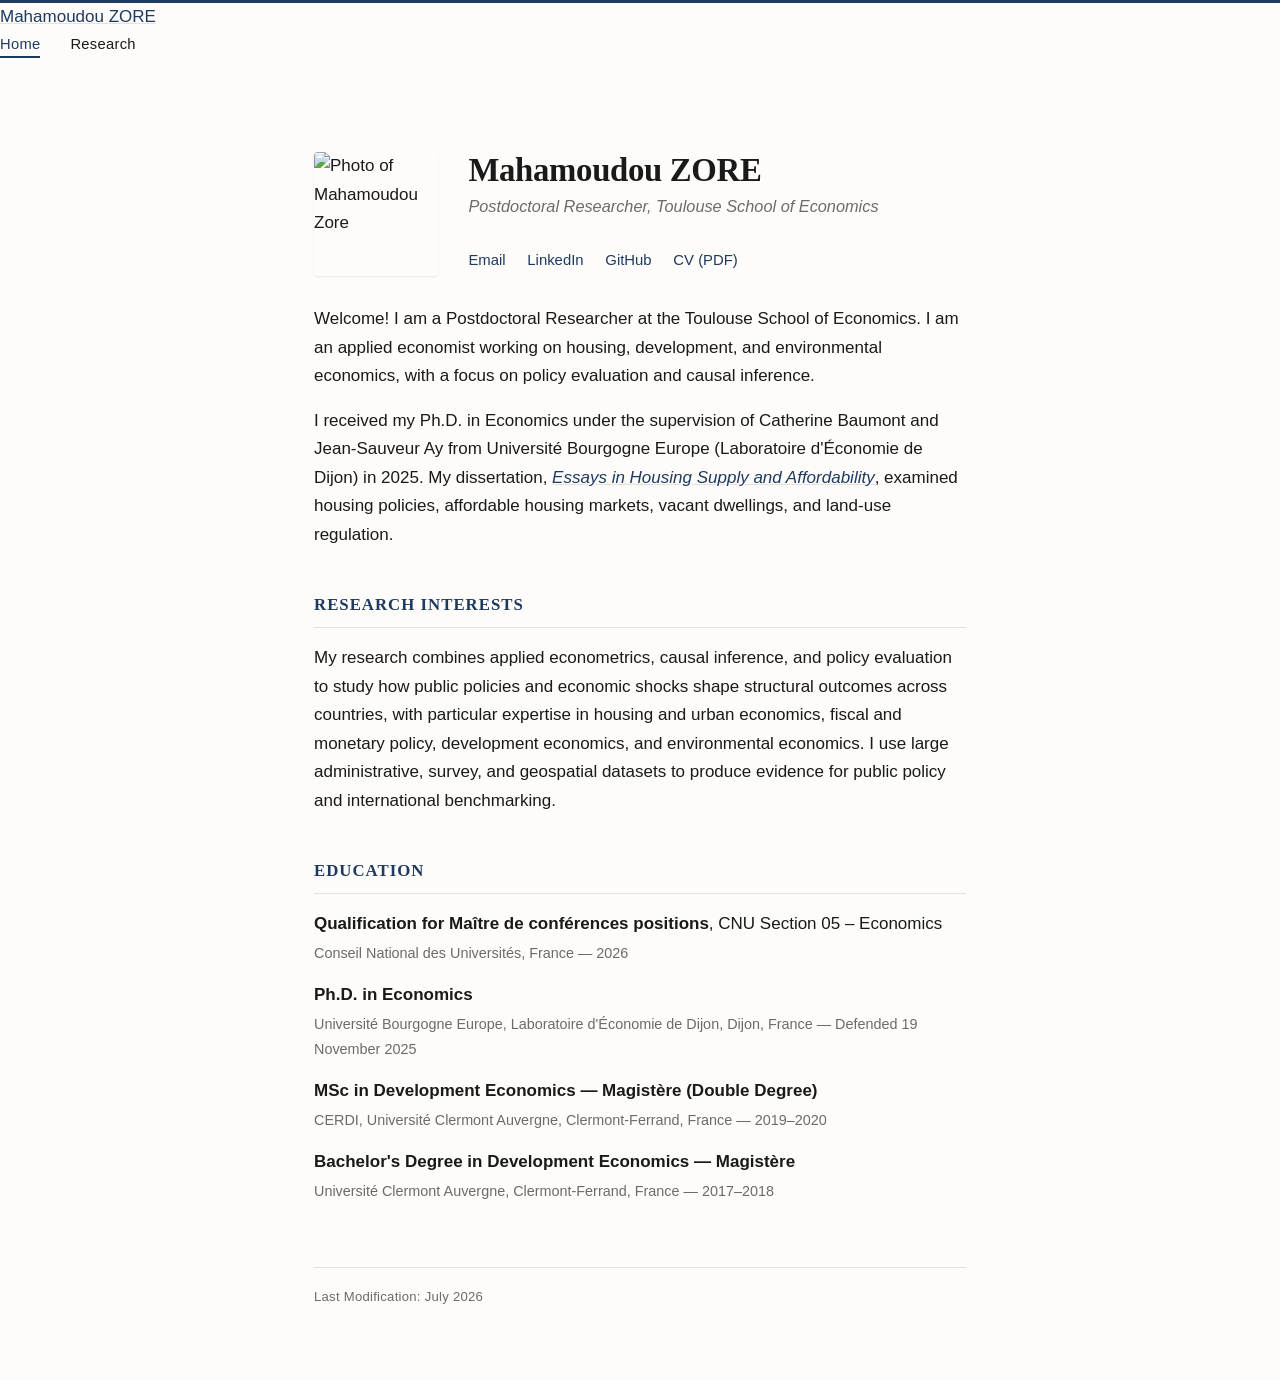
==== index.html @ 1456455f "Update index.html" ====
<!DOCTYPE html>
<html lang="en">
<head>
<meta charset="UTF-8">
<meta name="viewport" content="width=device-width, initial-scale=1.0">
<title>Mahamoudou ZORE</title>
<link rel="stylesheet" href="styles.css">
</head>
<body>
<header class="site-header">
  <div class="site-header-inner">
    <a class="site-name" href="index.html">Mahamoudou ZORE</a>

    <nav>
      <a href="index.html" class="active">Home</a>
      <a href="research.html">Research</a>
    </nav>
  </div>
</header>

<div class="wrap">

  <div class="profile-row">
    <img src="profile.jpg" alt="Photo of Mahamoudou Zore">
    <div>
       <h1>Mahamoudou ZORE</h1>
      <p class="role">Postdoctoral Researcher, Toulouse School of Economics</p>
      <p class="links">
        <a href="mailto:zoremahamoudou@yahoo.fr">Email</a>
        <a href="https://www.linkedin.com/in/mahamoudou-zor%C3%A9-ph-d-63a49911a">LinkedIn</a>
        <a href="https://Mahamoudou-ZORE.github.io">GitHub</a>
        <a href="CV_ZORE-Mahamoudou.pdf">CV (PDF)</a>
      </p>
    </div>
  </div>

  <p>Welcome! I am a Postdoctoral Researcher at the Toulouse School of Economics. I am an applied economist working on housing, development, and environmental economics, with a focus on policy evaluation and causal inference.</p>

  <p>I received my Ph.D. in Economics under the supervision of Catherine Baumont and Jean-Sauveur Ay from Université Bourgogne Europe (Laboratoire d'Économie de Dijon) in 2025. My dissertation, <a href="https://theses.hal.science/tel-05458597"><em>Essays in Housing Supply and Affordability</em></a>, examined housing policies, affordable housing markets, vacant dwellings, and land-use regulation.</p>
  <h2>Research Interests</h2>
  <p>My research combines applied econometrics, causal inference, and policy evaluation to study how public policies and economic shocks shape structural outcomes across countries, with particular expertise in housing and urban economics, fiscal and monetary policy, development economics, and environmental economics. I use large administrative, survey, and geospatial datasets to produce evidence for public policy and international benchmarking.</p>

  <h2>Education</h2>
  <p>
    <span class="entry-title">Qualification for Maître de conférences positions</span>, CNU Section 05 – Economics<br>
    <span class="entry-meta">Conseil National des Universités, France — 2026</span>
  </p>
  <p>
    <span class="entry-title">Ph.D. in Economics</span><br>
    <span class="entry-meta">Université Bourgogne Europe, Laboratoire d'Économie de Dijon, Dijon, France — Defended 19 November 2025</span>
  </p>
  <p>
    <span class="entry-title">MSc in Development Economics — Magistère (Double Degree)</span><br>
    <span class="entry-meta">CERDI, Université Clermont Auvergne, Clermont-Ferrand, France — 2019–2020</span>
  </p>
  <p>
    <span class="entry-title">Bachelor's Degree in Development Economics — Magistère</span><br>
    <span class="entry-meta">Université Clermont Auvergne, Clermont-Ferrand, France — 2017–2018</span>
  </p>

  <footer>Last Modification: July 2026</footer>

</div>
</body>
</html>
---- styles.css ----
:root {
  --ink: #1a1a1a;
  --muted: #6b6b6b;
  --accent: #1f3a5f;
  --accent-soft: #4a6a8f;
  --rule: #e4e2dc;
  --bg: #fdfcfa;
  --max: 700px;
}

* { box-sizing: border-box; }

html { -webkit-text-size-adjust: 100%; }

body {
  margin: 0;
  background: var(--bg);
  color: var(--ink);
  font-family: "Source Sans Pro", -apple-system, "Segoe UI", Helvetica, Arial, sans-serif;
  font-size: 17px;
  line-height: 1.68;
  border-top: 3px solid var(--accent);
}

.wrap {
  max-width: var(--max);
  margin: 0 auto;
  padding: 3.2rem 1.5rem 4.5rem;
}

h1, h2 {
  font-family: "Iowan Old Style", "Palatino Linotype", Palatino, Georgia, serif;
  font-weight: 600;
  letter-spacing: -0.01em;
  color: var(--ink);
}

h1 {
  font-size: 2.05rem;
  margin: 0 0 0.2rem;
  line-height: 1.15;
}

h2 {
  font-size: 1.05rem;
  text-transform: uppercase;
  letter-spacing: 0.06em;
  margin: 2.6rem 0 1rem;
  color: var(--accent);
  border-bottom: 1px solid var(--rule);
  padding-bottom: 0.5rem;
  font-weight: 600;
}

.role {
  color: var(--muted);
  margin: 0 0 1.7rem;
  font-size: 1.02rem;
  font-style: italic;
}

nav {
  margin-bottom: 2.8rem;
  font-size: 0.92rem;
  letter-spacing: 0.02em;
}

nav a {
  color: var(--ink);
  text-decoration: none;
  margin-right: 1.6rem;
  padding-bottom: 4px;
  border-bottom: 2px solid transparent;
  transition: border-color 0.15s ease, color 0.15s ease;
}

nav a:hover { color: var(--accent); }

nav a.active {
  border-bottom-color: var(--accent);
  color: var(--accent);
}

.profile-row {
  display: flex;
  gap: 1.9rem;
  align-items: flex-start;
  margin-bottom: 1.8rem;
  flex-wrap: wrap;
}

.profile-row img {
  width: 124px;
  height: 124px;
  object-fit: cover;
  border-radius: 4px;
  flex-shrink: 0;
  box-shadow: 0 1px 2px rgba(0,0,0,0.08);
}

.links {
  margin: 0.7rem 0 0;
  font-size: 0.93rem;
}

.links a {
  color: var(--accent);
  text-decoration: none;
  margin-right: 1.1rem;
  border-bottom: 1px solid transparent;
  transition: border-color 0.15s ease;
}

.links a:hover {
  border-bottom-color: var(--accent-soft);
}

p { margin: 1rem 0; }

ul { padding-left: 1.1rem; margin: 0.9rem 0; }
li { margin-bottom: 0.85rem; }

a {
  color: var(--accent);
  text-decoration-color: var(--rule);
}

a:hover { text-decoration-color: var(--accent); }

.entry-title { font-weight: 600; }

.entry-meta {
  color: var(--muted);
  font-size: 0.9rem;
  display: block;
  margin-top: 0.15rem;
}

.abstract {
  color: var(--muted);
  font-size: 0.92rem;
  margin: 0.5rem 0 0;
  padding-left: 0.9rem;
  border-left: 2px solid var(--rule);
}

footer {
  margin-top: 4rem;
  padding-top: 1.1rem;
  border-top: 1px solid var(--rule);
  color: var(--muted);
  font-size: 0.82rem;
  letter-spacing: 0.02em;
}

@media (max-width: 480px) {
  .profile-row { flex-direction: column; }
  h1 { font-size: 1.7rem; }
}
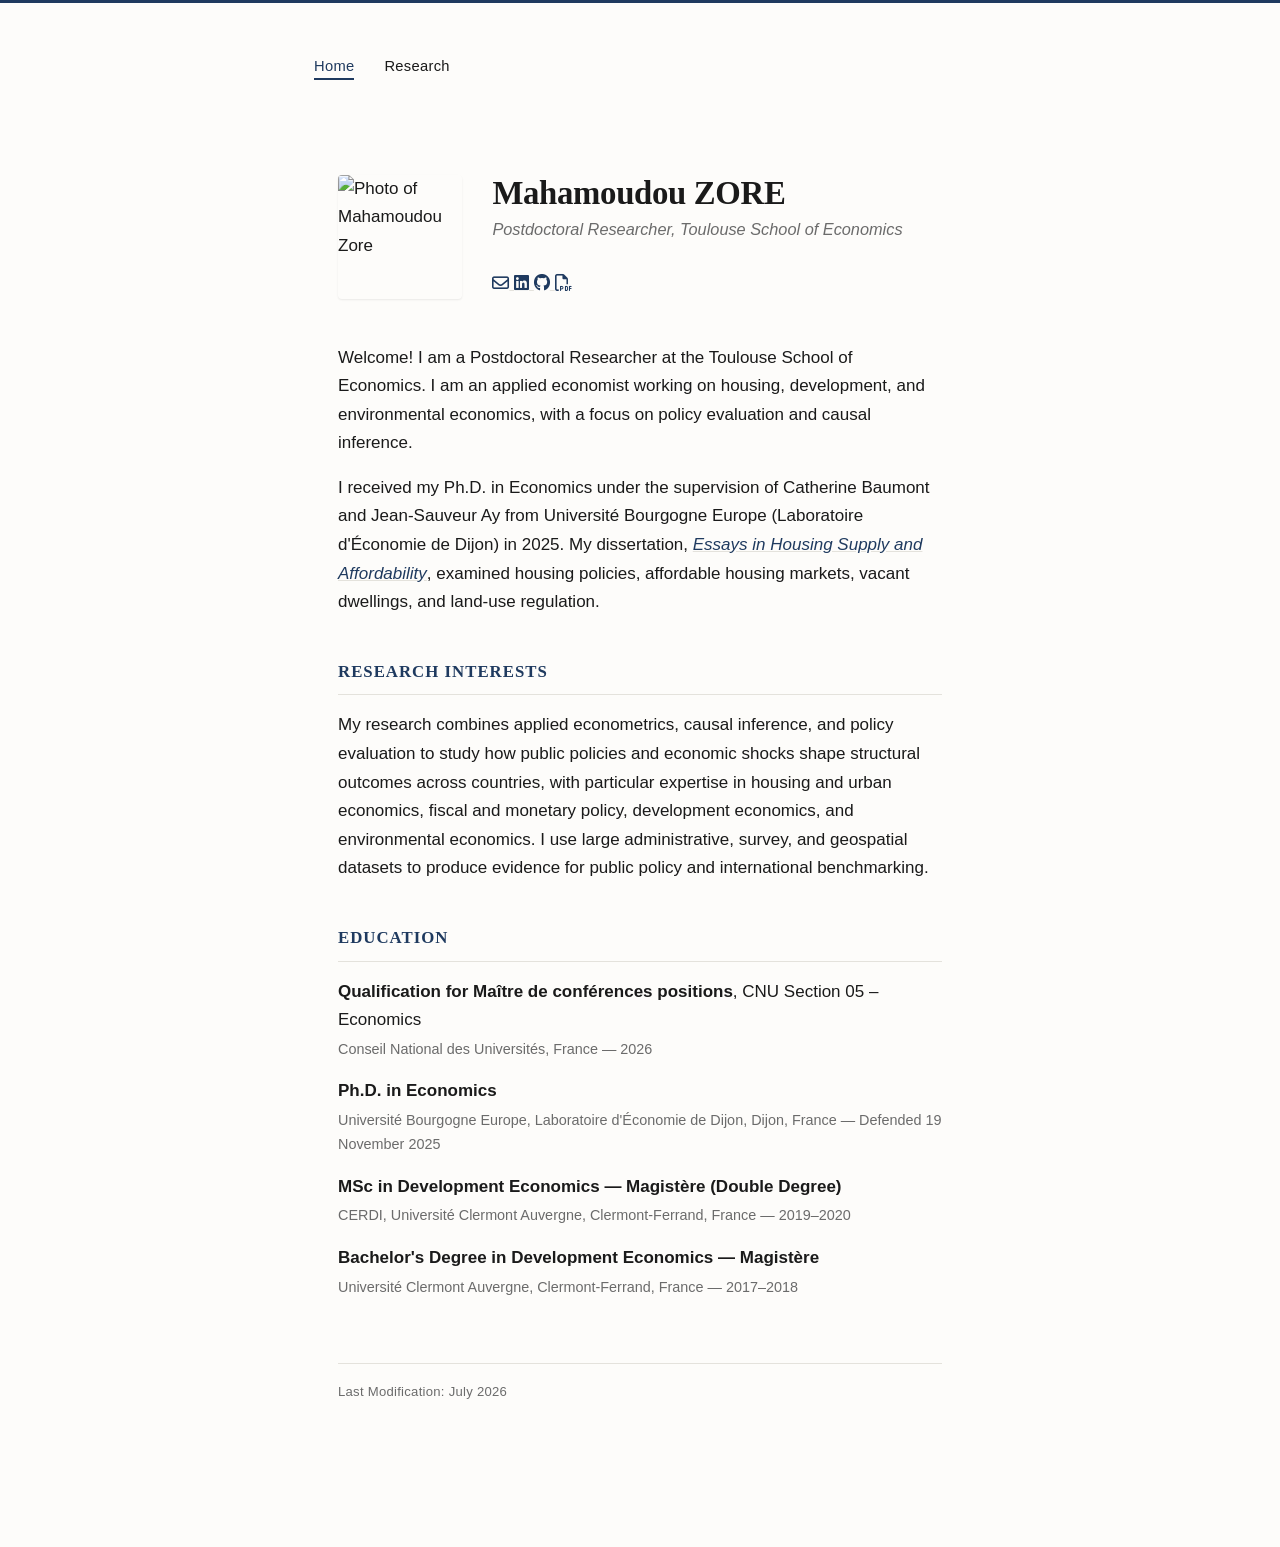
==== commit 8dc496eb: "Update index.html" ====
--- a/index.html
+++ b/index.html
@@ -5,18 +5,12 @@
 <meta name="viewport" content="width=device-width, initial-scale=1.0">
 <title>Mahamoudou ZORE</title>
 <link rel="stylesheet" href="styles.css">
+  <link
+  rel="stylesheet"
+  href="https://cdnjs.cloudflare.com/ajax/libs/font-awesome/6.5.2/css/all.min.css"
+>
 </head>
-<body>
-<header class="site-header">
-  <div class="site-header-inner">
-    <a class="site-name" href="index.html">Mahamoudou ZORE</a>
-
-    <nav>
-      <a href="index.html" class="active">Home</a>
-      <a href="research.html">Research</a>
-    </nav>
-  </div>
-</header>
+<body> <div class="wrap"> <nav> <a href="index.html" class="active">Home</a> <a href="research.html">Research</a> </nav>
 
 <div class="wrap">
 
@@ -25,11 +19,44 @@
     <div>
        <h1>Mahamoudou ZORE</h1>
       <p class="role">Postdoctoral Researcher, Toulouse School of Economics</p>
-      <p class="links">
-        <a href="mailto:zoremahamoudou@yahoo.fr">Email</a>
-        <a href="https://www.linkedin.com/in/mahamoudou-zor%C3%A9-ph-d-63a49911a">LinkedIn</a>
-        <a href="https://Mahamoudou-ZORE.github.io">GitHub</a>
-        <a href="CV_ZORE-Mahamoudou.pdf">CV (PDF)</a>
+     <div class="social-links">
+  <a
+    href="mailto:zoremahamoudou@yahoo.fr"
+    aria-label="Email"
+    title="Email"
+  >
+    <i class="fa-regular fa-envelope"></i>
+  </a>
+
+  <a
+    href="https://www.linkedin.com/in/mahamoudou-zor%C3%A9-ph-d-63a49911a"
+    target="_blank"
+    rel="noopener noreferrer"
+    aria-label="LinkedIn"
+    title="LinkedIn"
+  >
+    <i class="fa-brands fa-linkedin"></i>
+  </a>
+
+  <a
+    href="https://github.com/Mahamoudou-ZORE"
+    target="_blank"
+    rel="noopener noreferrer"
+    aria-label="GitHub"
+    title="GitHub"
+  >
+    <i class="fa-brands fa-github"></i>
+  </a>
+
+  <a
+    href="CV_ZORE-Mahamoudou.pdf"
+    target="_blank"
+    aria-label="Curriculum Vitae"
+    title="CV"
+  >
+    <i class="fa-regular fa-file-pdf"></i>
+  </a>
+</div>
       </p>
     </div>
   </div>
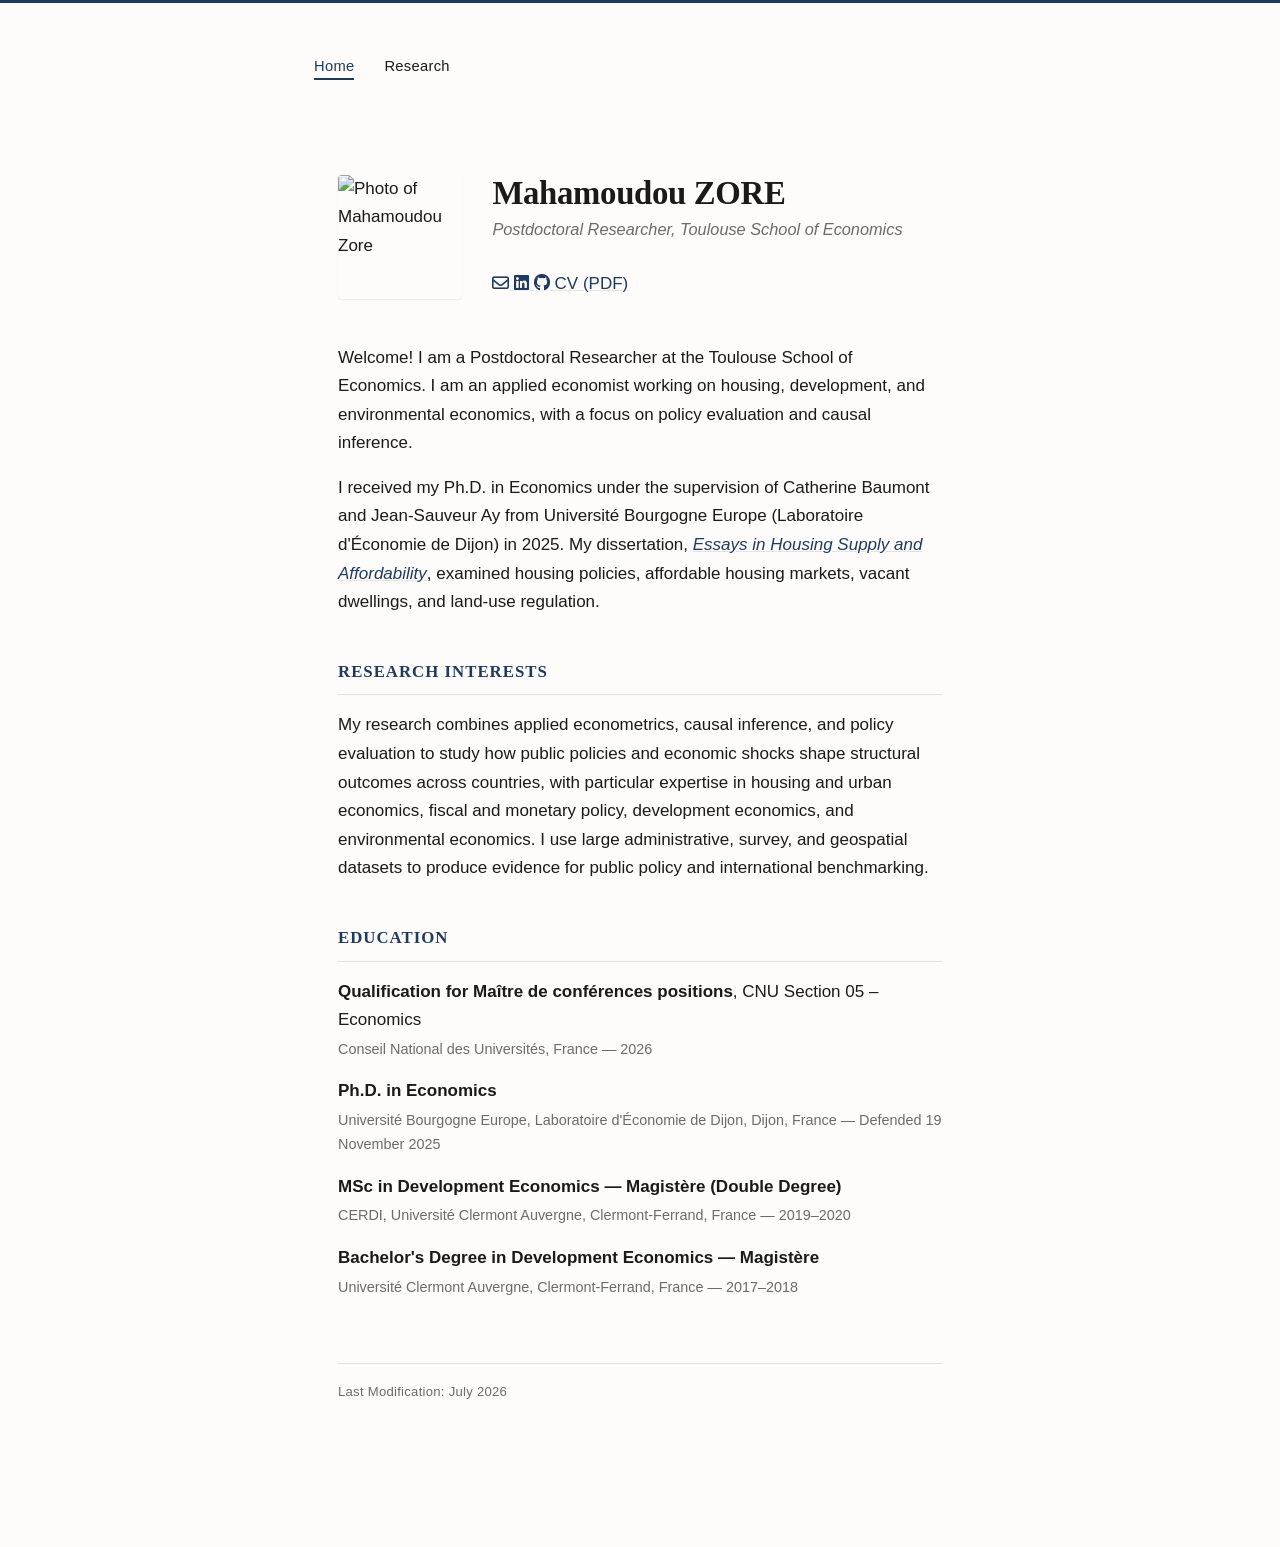
==== commit 18633adc: "Simplify CV link in index.html" ====
--- a/index.html
+++ b/index.html
@@ -48,14 +48,7 @@
     <i class="fa-brands fa-github"></i>
   </a>
 
-  <a
-    href="CV_ZORE-Mahamoudou.pdf"
-    target="_blank"
-    aria-label="Curriculum Vitae"
-    title="CV"
-  >
-    <i class="fa-regular fa-file-pdf"></i>
-  </a>
+  <a href="CV_ZORE-Mahamoudou.pdf">CV (PDF)</a>
 </div>
       </p>
     </div>
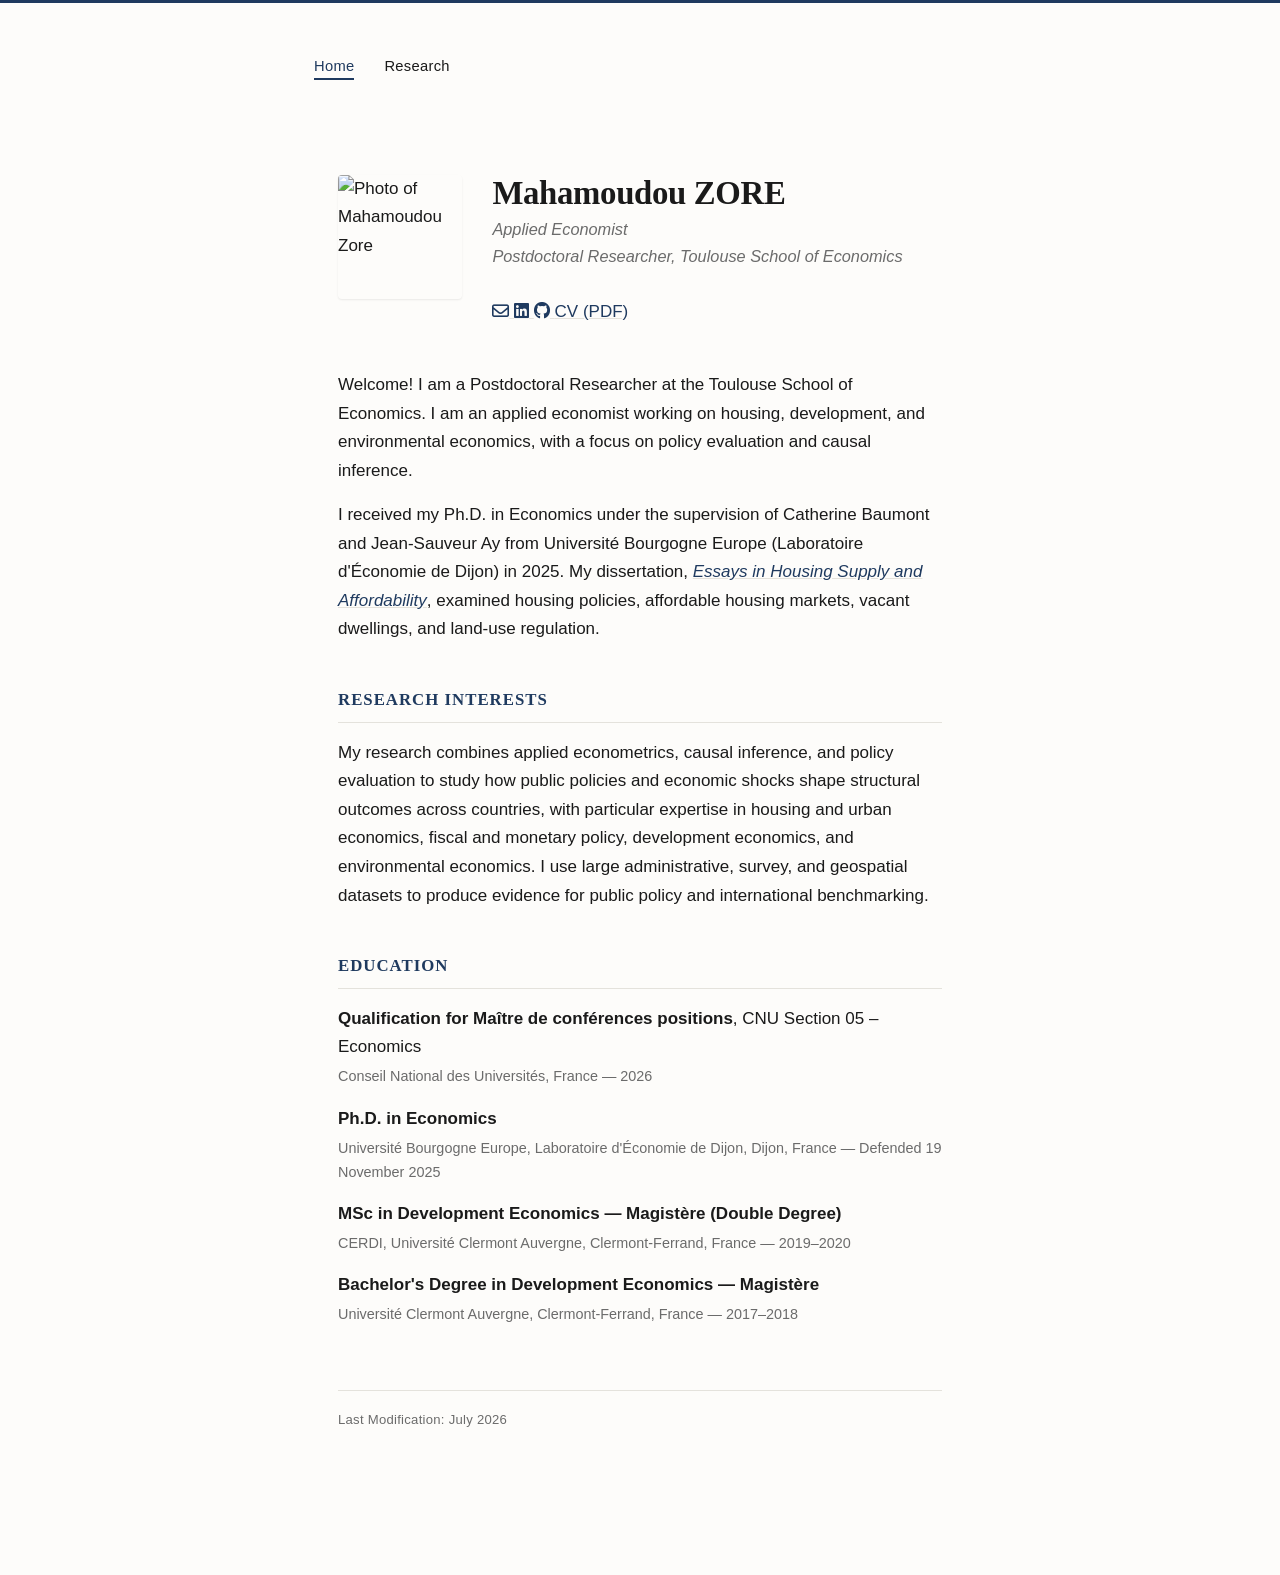
==== commit af619cb4: "Update index.html" ====
--- a/index.html
+++ b/index.html
@@ -18,7 +18,11 @@
     <img src="profile.jpg" alt="Photo of Mahamoudou Zore">
     <div>
        <h1>Mahamoudou ZORE</h1>
-      <p class="role">Postdoctoral Researcher, Toulouse School of Economics</p>
+
+<p class="role">
+Applied Economist<br>
+Postdoctoral Researcher, Toulouse School of Economics
+</p>
      <div class="social-links">
   <a
     href="mailto:zoremahamoudou@yahoo.fr"
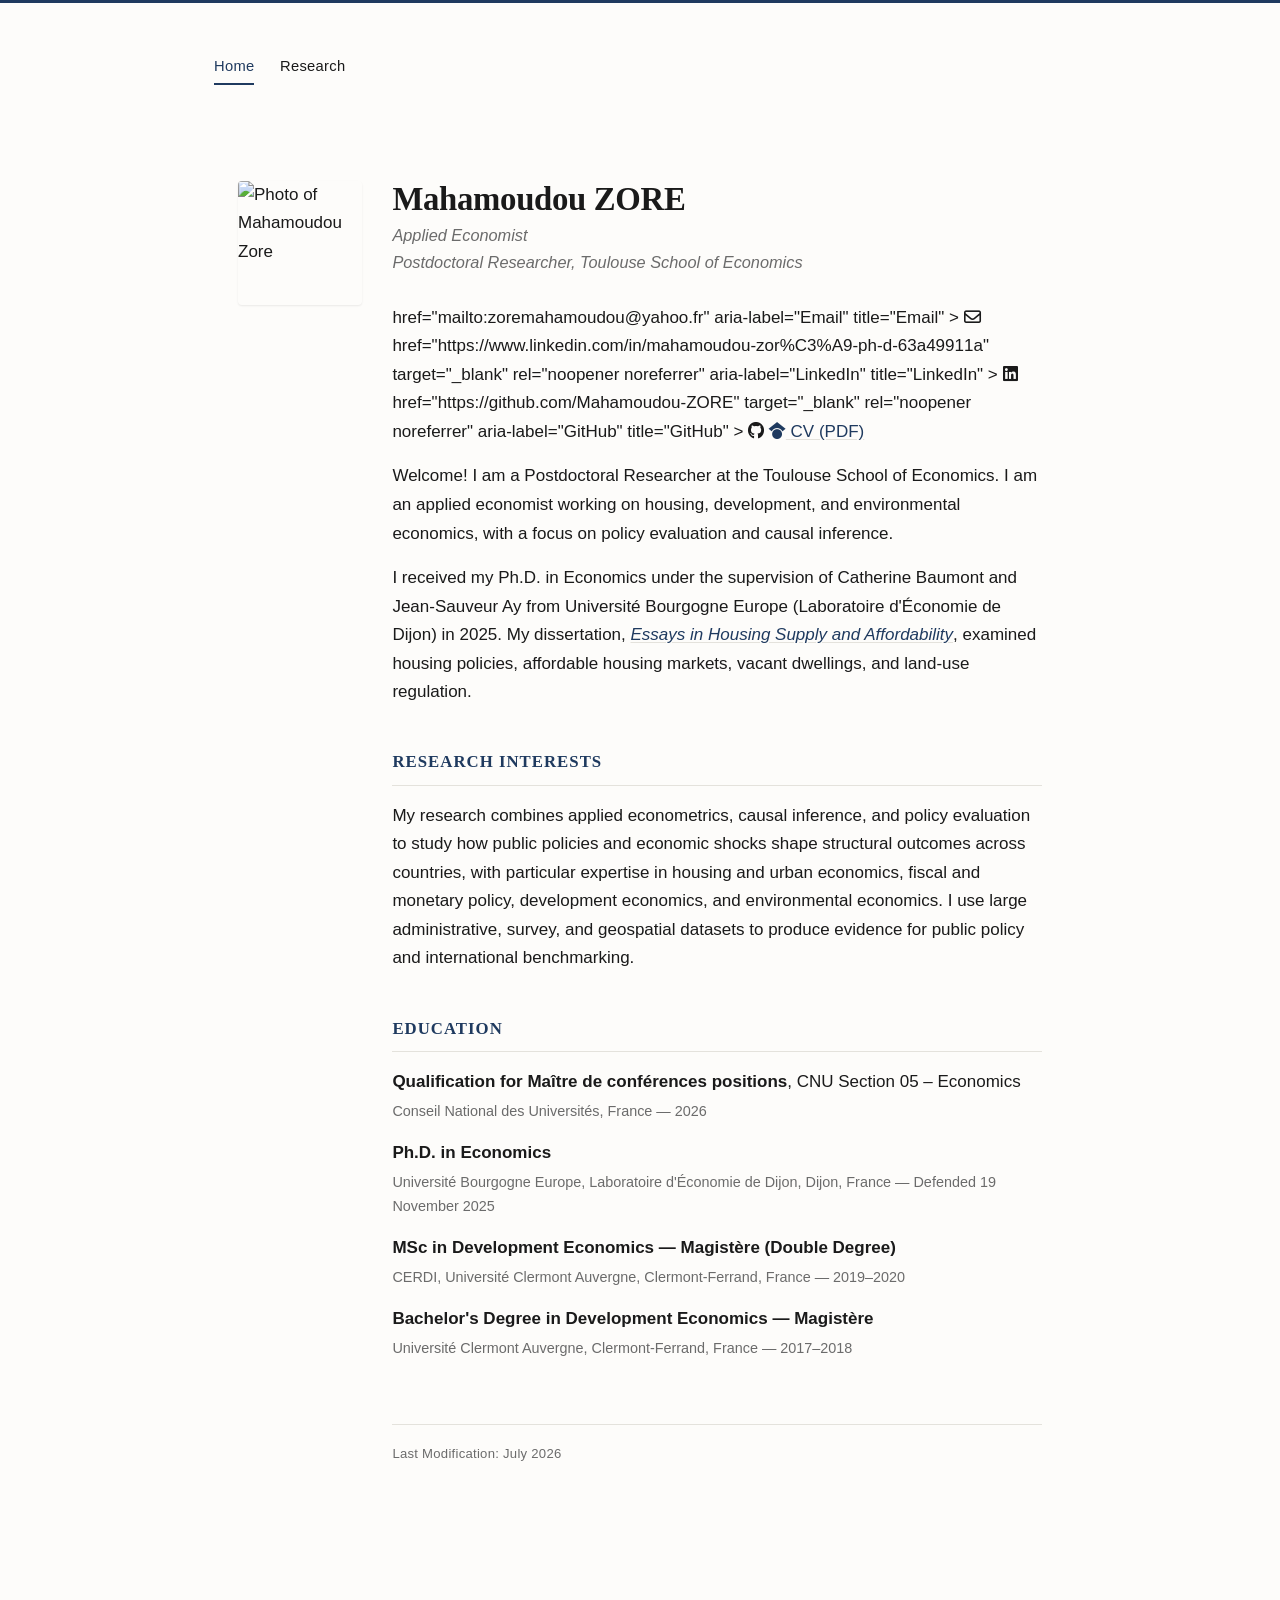
==== commit 879a61bf: "Update index.html" ====
--- a/index.html
+++ b/index.html
@@ -24,15 +24,14 @@
 Postdoctoral Researcher, Toulouse School of Economics
 </p>
      <div class="social-links">
-  <a
+  
     href="mailto:zoremahamoudou@yahoo.fr"
     aria-label="Email"
     title="Email"
   >
     <i class="fa-regular fa-envelope"></i>
   </a>
-
-  <a
+  
     href="https://www.linkedin.com/in/mahamoudou-zor%C3%A9-ph-d-63a49911a"
     target="_blank"
     rel="noopener noreferrer"
@@ -41,8 +40,7 @@
   >
     <i class="fa-brands fa-linkedin"></i>
   </a>
-
-  <a
+  
     href="https://github.com/Mahamoudou-ZORE"
     target="_blank"
     rel="noopener noreferrer"
@@ -51,12 +49,16 @@
   >
     <i class="fa-brands fa-github"></i>
   </a>
-
+    <a href="https://scholar.google.com/citations?user=697aOrsAAAAJ&hl=fr"
+    target="_blank"
+    rel="noopener noreferrer"
+    aria-label="Google Scholar"
+    title="Google Scholar"
+  >
+    <i class="fa-brands fa-google-scholar"></i>
+  </a>
   <a href="CV_ZORE-Mahamoudou.pdf">CV (PDF)</a>
 </div>
-      </p>
-    </div>
-  </div>
 
   <p>Welcome! I am a Postdoctoral Researcher at the Toulouse School of Economics. I am an applied economist working on housing, development, and environmental economics, with a focus on policy evaluation and causal inference.</p>
 
--- a/styles.css
+++ b/styles.css
@@ -5,31 +5,40 @@
   --accent-soft: #4a6a8f;
   --rule: #e4e2dc;
   --bg: #fdfcfa;
-  --max: 700px;
-}
-
-* { box-sizing: border-box; }
-
-html { -webkit-text-size-adjust: 100%; }
+  --max: 900px;
+}
+
+* {
+  box-sizing: border-box;
+}
+
+html {
+  -webkit-text-size-adjust: 100%;
+  scroll-behavior: smooth;
+}
 
 body {
   margin: 0;
   background: var(--bg);
   color: var(--ink);
-  font-family: "Source Sans Pro", -apple-system, "Segoe UI", Helvetica, Arial, sans-serif;
+  font-family: "Source Sans Pro", -apple-system, BlinkMacSystemFont,
+               "Segoe UI", Helvetica, Arial, sans-serif;
   font-size: 17px;
   line-height: 1.68;
   border-top: 3px solid var(--accent);
 }
 
 .wrap {
+  width: 100%;
   max-width: var(--max);
   margin: 0 auto;
   padding: 3.2rem 1.5rem 4.5rem;
 }
 
-h1, h2 {
-  font-family: "Iowan Old Style", "Palatino Linotype", Palatino, Georgia, serif;
+h1,
+h2 {
+  font-family: "Iowan Old Style", "Palatino Linotype",
+               Palatino, Georgia, serif;
   font-weight: 600;
   letter-spacing: -0.01em;
   color: var(--ink);
@@ -49,7 +58,6 @@
   color: var(--accent);
   border-bottom: 1px solid var(--rule);
   padding-bottom: 0.5rem;
-  font-weight: 600;
 }
 
 .role {
@@ -60,6 +68,9 @@
 }
 
 nav {
+  display: flex;
+  flex-wrap: wrap;
+  gap: 0.7rem 1.6rem;
   margin-bottom: 2.8rem;
   font-size: 0.92rem;
   letter-spacing: 0.02em;
@@ -68,13 +79,14 @@
 nav a {
   color: var(--ink);
   text-decoration: none;
-  margin-right: 1.6rem;
   padding-bottom: 4px;
   border-bottom: 2px solid transparent;
   transition: border-color 0.15s ease, color 0.15s ease;
 }
 
-nav a:hover { color: var(--accent); }
+nav a:hover {
+  color: var(--accent);
+}
 
 nav a.active {
   border-bottom-color: var(--accent);
@@ -86,7 +98,6 @@
   gap: 1.9rem;
   align-items: flex-start;
   margin-bottom: 1.8rem;
-  flex-wrap: wrap;
 }
 
 .profile-row img {
@@ -95,10 +106,18 @@
   object-fit: cover;
   border-radius: 4px;
   flex-shrink: 0;
-  box-shadow: 0 1px 2px rgba(0,0,0,0.08);
+  box-shadow: 0 1px 2px rgba(0, 0, 0, 0.08);
+}
+
+.profile-content {
+  flex: 1;
+  min-width: 0;
 }
 
 .links {
+  display: flex;
+  flex-wrap: wrap;
+  gap: 0.45rem 1.1rem;
   margin: 0.7rem 0 0;
   font-size: 0.93rem;
 }
@@ -106,7 +125,6 @@
 .links a {
   color: var(--accent);
   text-decoration: none;
-  margin-right: 1.1rem;
   border-bottom: 1px solid transparent;
   transition: border-color 0.15s ease;
 }
@@ -115,32 +133,45 @@
   border-bottom-color: var(--accent-soft);
 }
 
-p { margin: 1rem 0; }
-
-ul { padding-left: 1.1rem; margin: 0.9rem 0; }
-li { margin-bottom: 0.85rem; }
+p {
+  margin: 1rem 0;
+}
+
+ul {
+  padding-left: 1.1rem;
+  margin: 0.9rem 0;
+}
+
+li {
+  margin-bottom: 0.85rem;
+}
 
 a {
   color: var(--accent);
   text-decoration-color: var(--rule);
-}
-
-a:hover { text-decoration-color: var(--accent); }
-
-.entry-title { font-weight: 600; }
+  text-underline-offset: 2px;
+}
+
+a:hover {
+  text-decoration-color: var(--accent);
+}
+
+.entry-title {
+  font-weight: 600;
+}
 
 .entry-meta {
-  color: var(--muted);
-  font-size: 0.9rem;
   display: block;
   margin-top: 0.15rem;
+  color: var(--muted);
+  font-size: 0.9rem;
 }
 
 .abstract {
-  color: var(--muted);
-  font-size: 0.92rem;
   margin: 0.5rem 0 0;
   padding-left: 0.9rem;
+  color: var(--muted);
+  font-size: 0.92rem;
   border-left: 2px solid var(--rule);
 }
 
@@ -153,7 +184,56 @@
   letter-spacing: 0.02em;
 }
 
+/* Tablets and small screens */
+@media (max-width: 700px) {
+  .wrap {
+    padding: 2.4rem 1.2rem 3.5rem;
+  }
+
+  nav {
+    margin-bottom: 2.2rem;
+  }
+}
+
+/* Smartphones */
 @media (max-width: 480px) {
-  .profile-row { flex-direction: column; }
-  h1 { font-size: 1.7rem; }
-}
+  body {
+    font-size: 16px;
+    line-height: 1.62;
+  }
+
+  .wrap {
+    padding: 2rem 1rem 3rem;
+  }
+
+  .profile-row {
+    flex-direction: column;
+    gap: 1rem;
+  }
+
+  .profile-row img {
+    width: 112px;
+    height: 112px;
+  }
+
+  h1 {
+    font-size: 1.75rem;
+  }
+
+  h2 {
+    margin-top: 2.2rem;
+  }
+
+  .role {
+    margin-bottom: 1.2rem;
+  }
+
+  nav {
+    gap: 0.55rem 1rem;
+    font-size: 0.9rem;
+  }
+
+  .links {
+    gap: 0.35rem 0.9rem;
+  }
+}
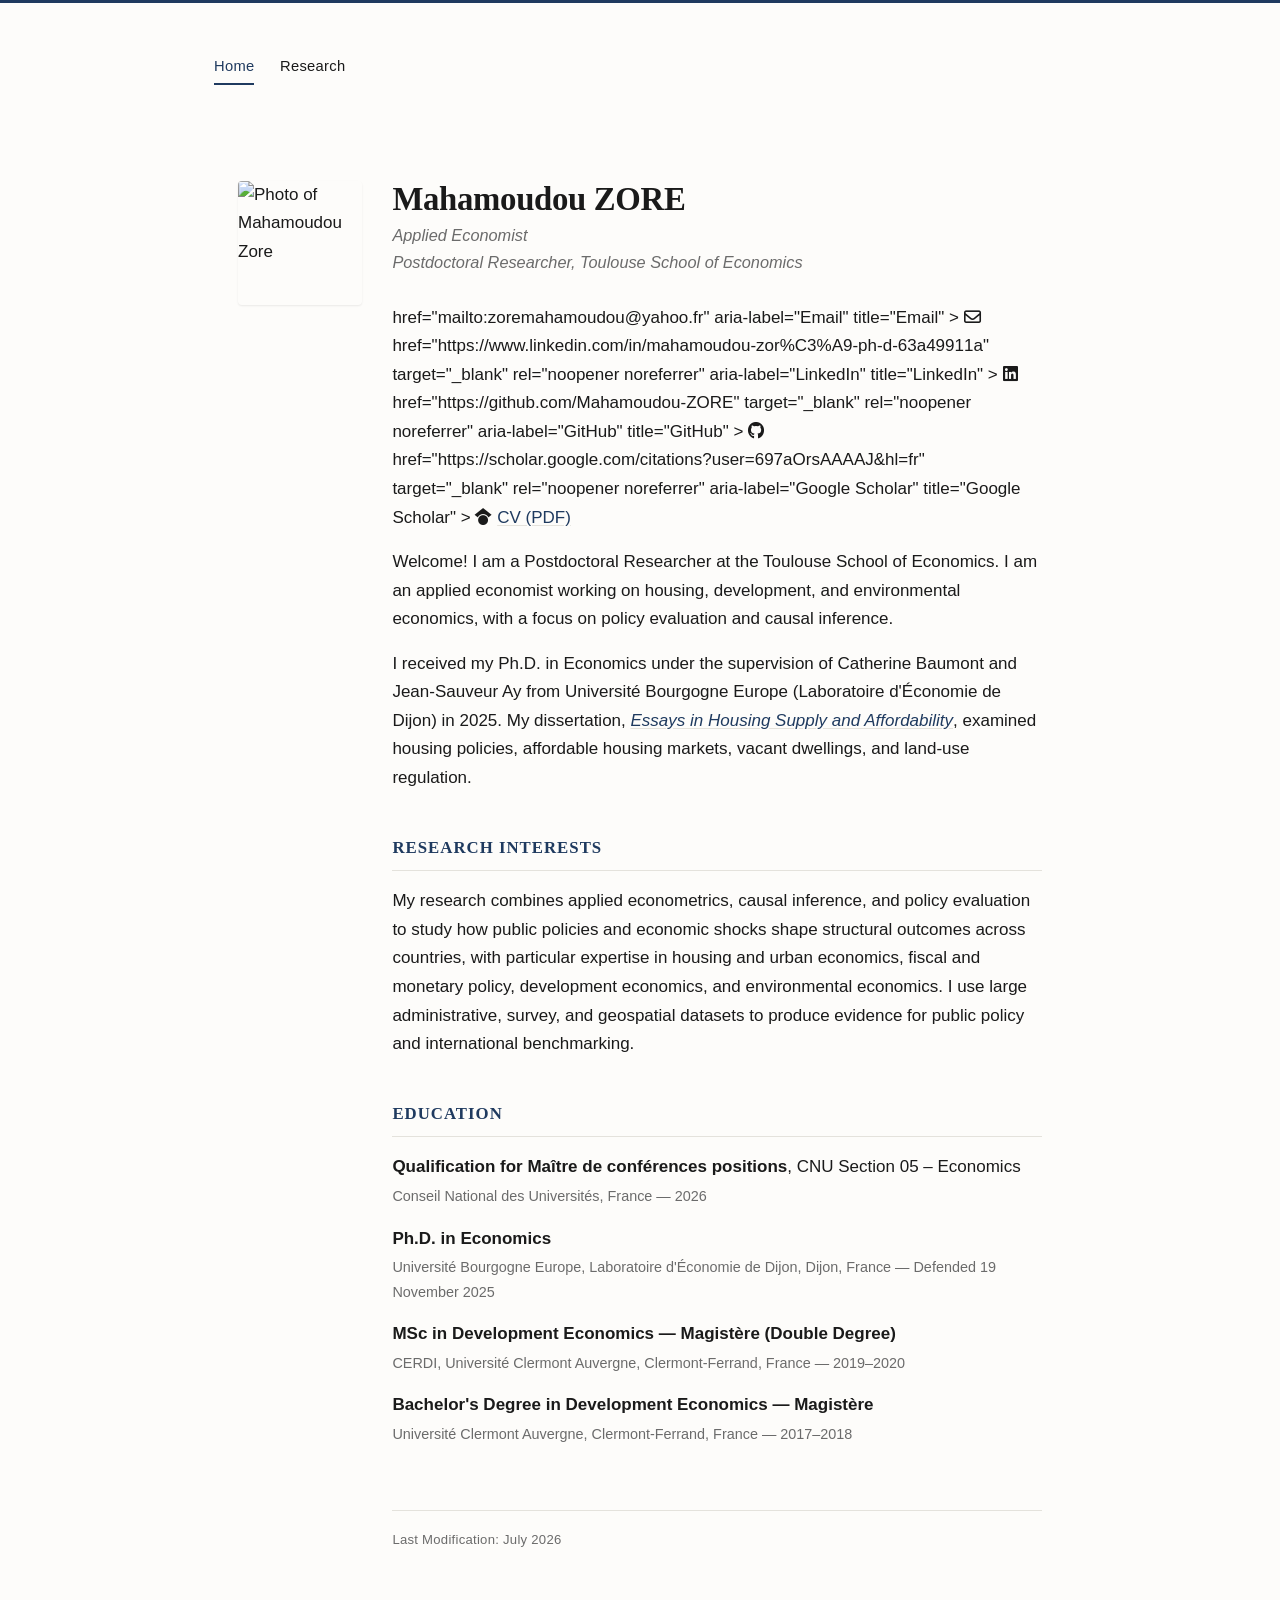
==== commit fcfdda10: "Update index.html" ====
--- a/index.html
+++ b/index.html
@@ -49,7 +49,8 @@
   >
     <i class="fa-brands fa-github"></i>
   </a>
-    <a href="https://scholar.google.com/citations?user=697aOrsAAAAJ&hl=fr"
+  
+    href="https://scholar.google.com/citations?user=697aOrsAAAAJ&hl=fr"
     target="_blank"
     rel="noopener noreferrer"
     aria-label="Google Scholar"
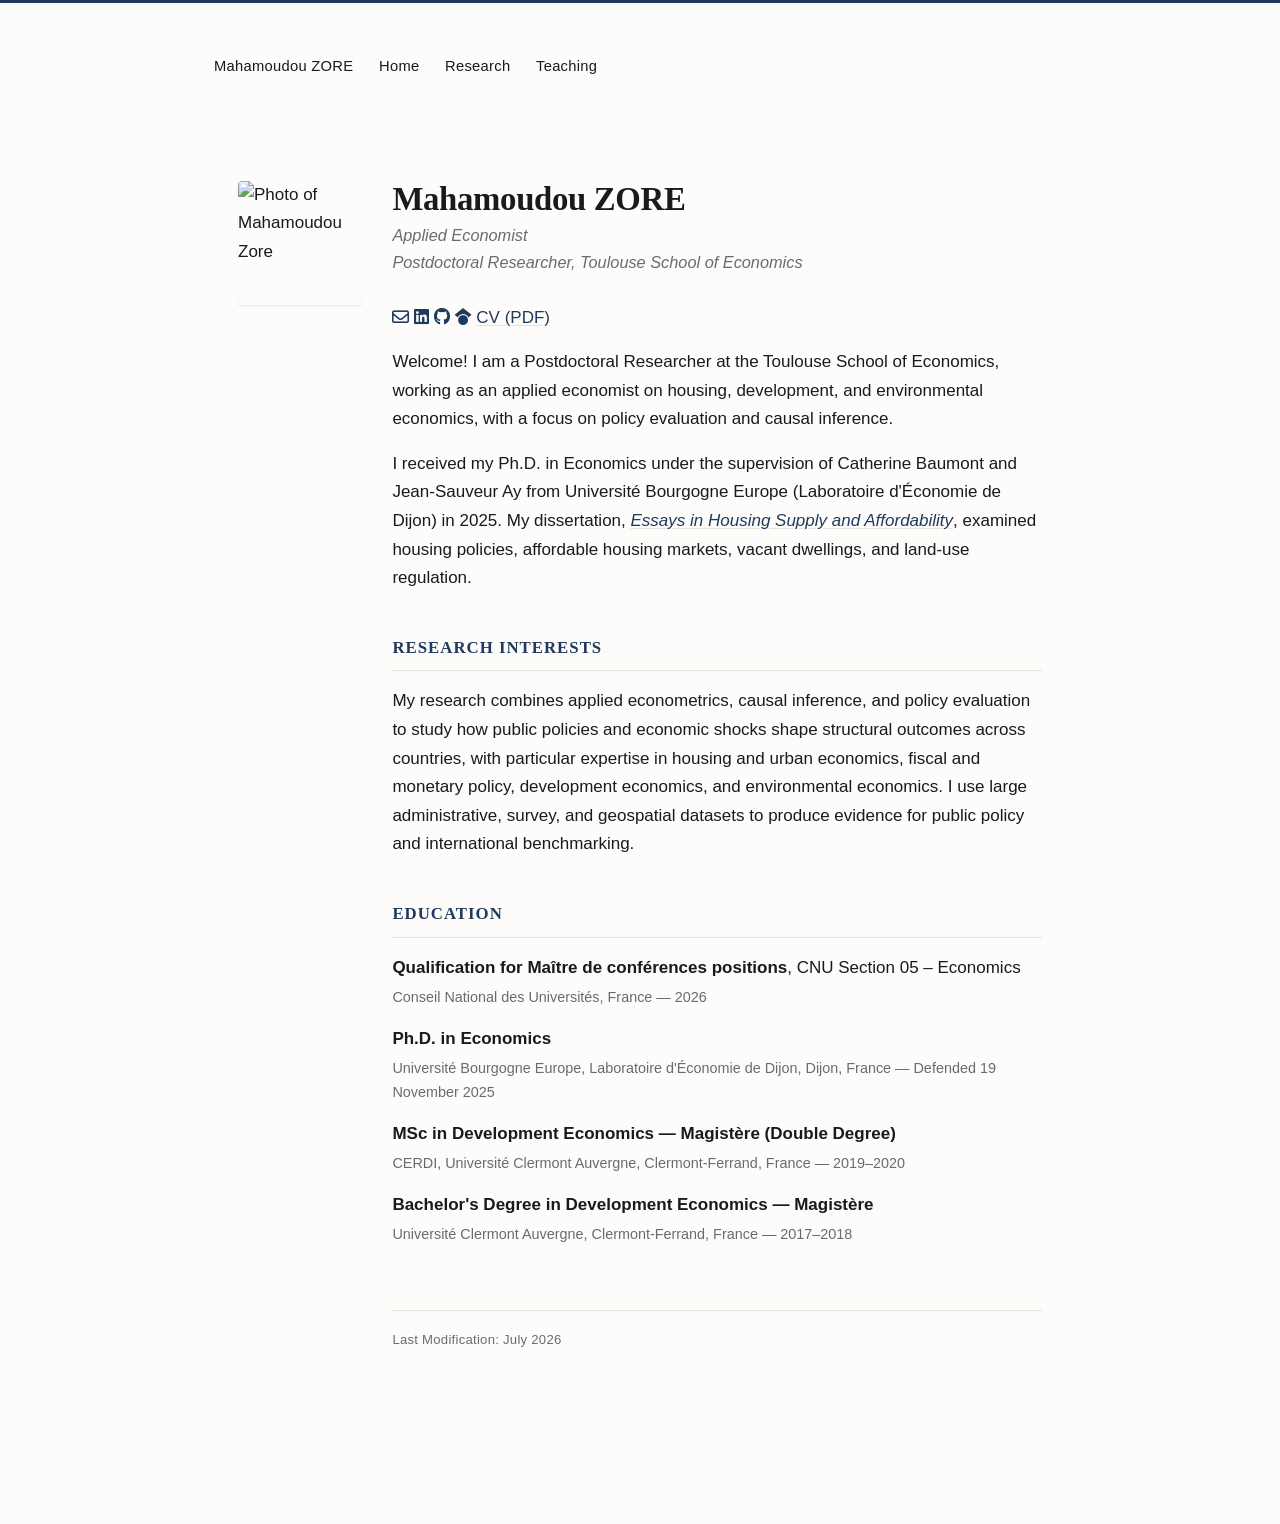
==== commit 0833a582: "Add navigation link for Mahamoudou ZORE" ====
--- a/index.html
+++ b/index.html
@@ -10,7 +10,13 @@
   href="https://cdnjs.cloudflare.com/ajax/libs/font-awesome/6.5.2/css/all.min.css"
 >
 </head>
-<body> <div class="wrap"> <nav> <a href="index.html" class="active">Home</a> <a href="research.html">Research</a> </nav>
+<body> <div class="wrap"> 
+  <nav>
+    <a href="index.html">Mahamoudou ZORE</a>
+  <a href="index.html">Home</a>
+  <a href="research.html">Research</a>
+  <a href="teaching.html">Teaching</a>
+</nav>
 
 <div class="wrap">
 
@@ -24,45 +30,14 @@
 Postdoctoral Researcher, Toulouse School of Economics
 </p>
      <div class="social-links">
-  
-    href="mailto:zoremahamoudou@yahoo.fr"
-    aria-label="Email"
-    title="Email"
-  >
-    <i class="fa-regular fa-envelope"></i>
-  </a>
-  
-    href="https://www.linkedin.com/in/mahamoudou-zor%C3%A9-ph-d-63a49911a"
-    target="_blank"
-    rel="noopener noreferrer"
-    aria-label="LinkedIn"
-    title="LinkedIn"
-  >
-    <i class="fa-brands fa-linkedin"></i>
-  </a>
-  
-    href="https://github.com/Mahamoudou-ZORE"
-    target="_blank"
-    rel="noopener noreferrer"
-    aria-label="GitHub"
-    title="GitHub"
-  >
-    <i class="fa-brands fa-github"></i>
-  </a>
-  
-    href="https://scholar.google.com/citations?user=697aOrsAAAAJ&hl=fr"
-    target="_blank"
-    rel="noopener noreferrer"
-    aria-label="Google Scholar"
-    title="Google Scholar"
-  >
-    <i class="fa-brands fa-google-scholar"></i>
-  </a>
+  <a href="mailto:zoremahamoudou@yahoo.fr" aria-label="Email" title="Email"><i class="fa-regular fa-envelope"></i></a>
+  <a href="https://www.linkedin.com/in/mahamoudou-zor%C3%A9-ph-d-63a49911a" target="_blank" rel="noopener noreferrer" aria-label="LinkedIn" title="LinkedIn"><i class="fa-brands fa-linkedin"></i></a>
+  <a href="https://github.com/Mahamoudou-ZORE" target="_blank" rel="noopener noreferrer" aria-label="GitHub" title="GitHub"><i class="fa-brands fa-github"></i></a>
+  <a href="https://scholar.google.com/citations?user=697aOrsAAAAJ&hl=fr" target="_blank" rel="noopener noreferrer" aria-label="Google Scholar" title="Google Scholar"><i class="fa-brands fa-google-scholar"></i></a>
   <a href="CV_ZORE-Mahamoudou.pdf">CV (PDF)</a>
 </div>
 
-  <p>Welcome! I am a Postdoctoral Researcher at the Toulouse School of Economics. I am an applied economist working on housing, development, and environmental economics, with a focus on policy evaluation and causal inference.</p>
-
+  <p>Welcome! I am a Postdoctoral Researcher at the Toulouse School of Economics, working as an applied economist on housing, development, and environmental economics, with a focus on policy evaluation and causal inference.</p>
   <p>I received my Ph.D. in Economics under the supervision of Catherine Baumont and Jean-Sauveur Ay from Université Bourgogne Europe (Laboratoire d'Économie de Dijon) in 2025. My dissertation, <a href="https://theses.hal.science/tel-05458597"><em>Essays in Housing Supply and Affordability</em></a>, examined housing policies, affordable housing markets, vacant dwellings, and land-use regulation.</p>
   <h2>Research Interests</h2>
   <p>My research combines applied econometrics, causal inference, and policy evaluation to study how public policies and economic shocks shape structural outcomes across countries, with particular expertise in housing and urban economics, fiscal and monetary policy, development economics, and environmental economics. I use large administrative, survey, and geospatial datasets to produce evidence for public policy and international benchmarking.</p>
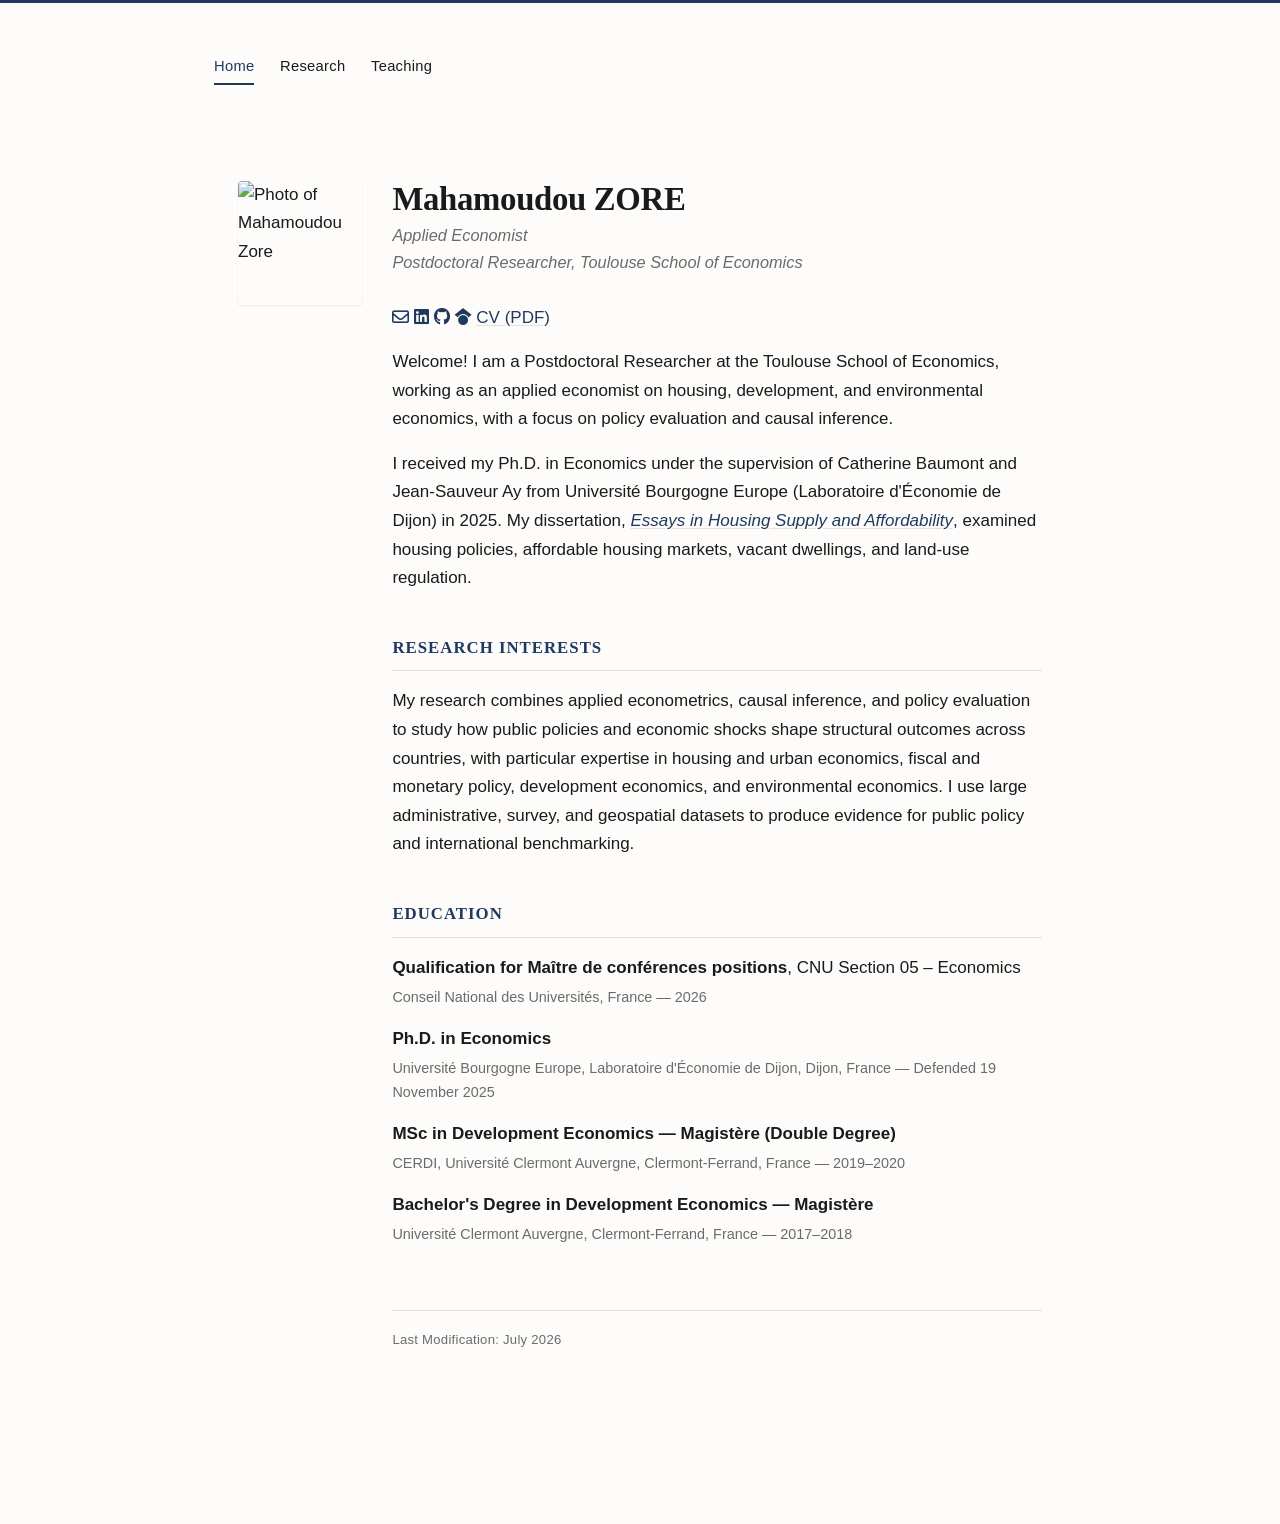
==== commit a421fd4a: "Highlight active link for Home in navigation" ====
--- a/index.html
+++ b/index.html
@@ -12,8 +12,8 @@
 </head>
 <body> <div class="wrap"> 
   <nav>
-    <a href="index.html">Mahamoudou ZORE</a>
-  <a href="index.html">Home</a>
+
+  <a href="index.html" class="active">Home</a>
   <a href="research.html">Research</a>
   <a href="teaching.html">Teaching</a>
 </nav>
